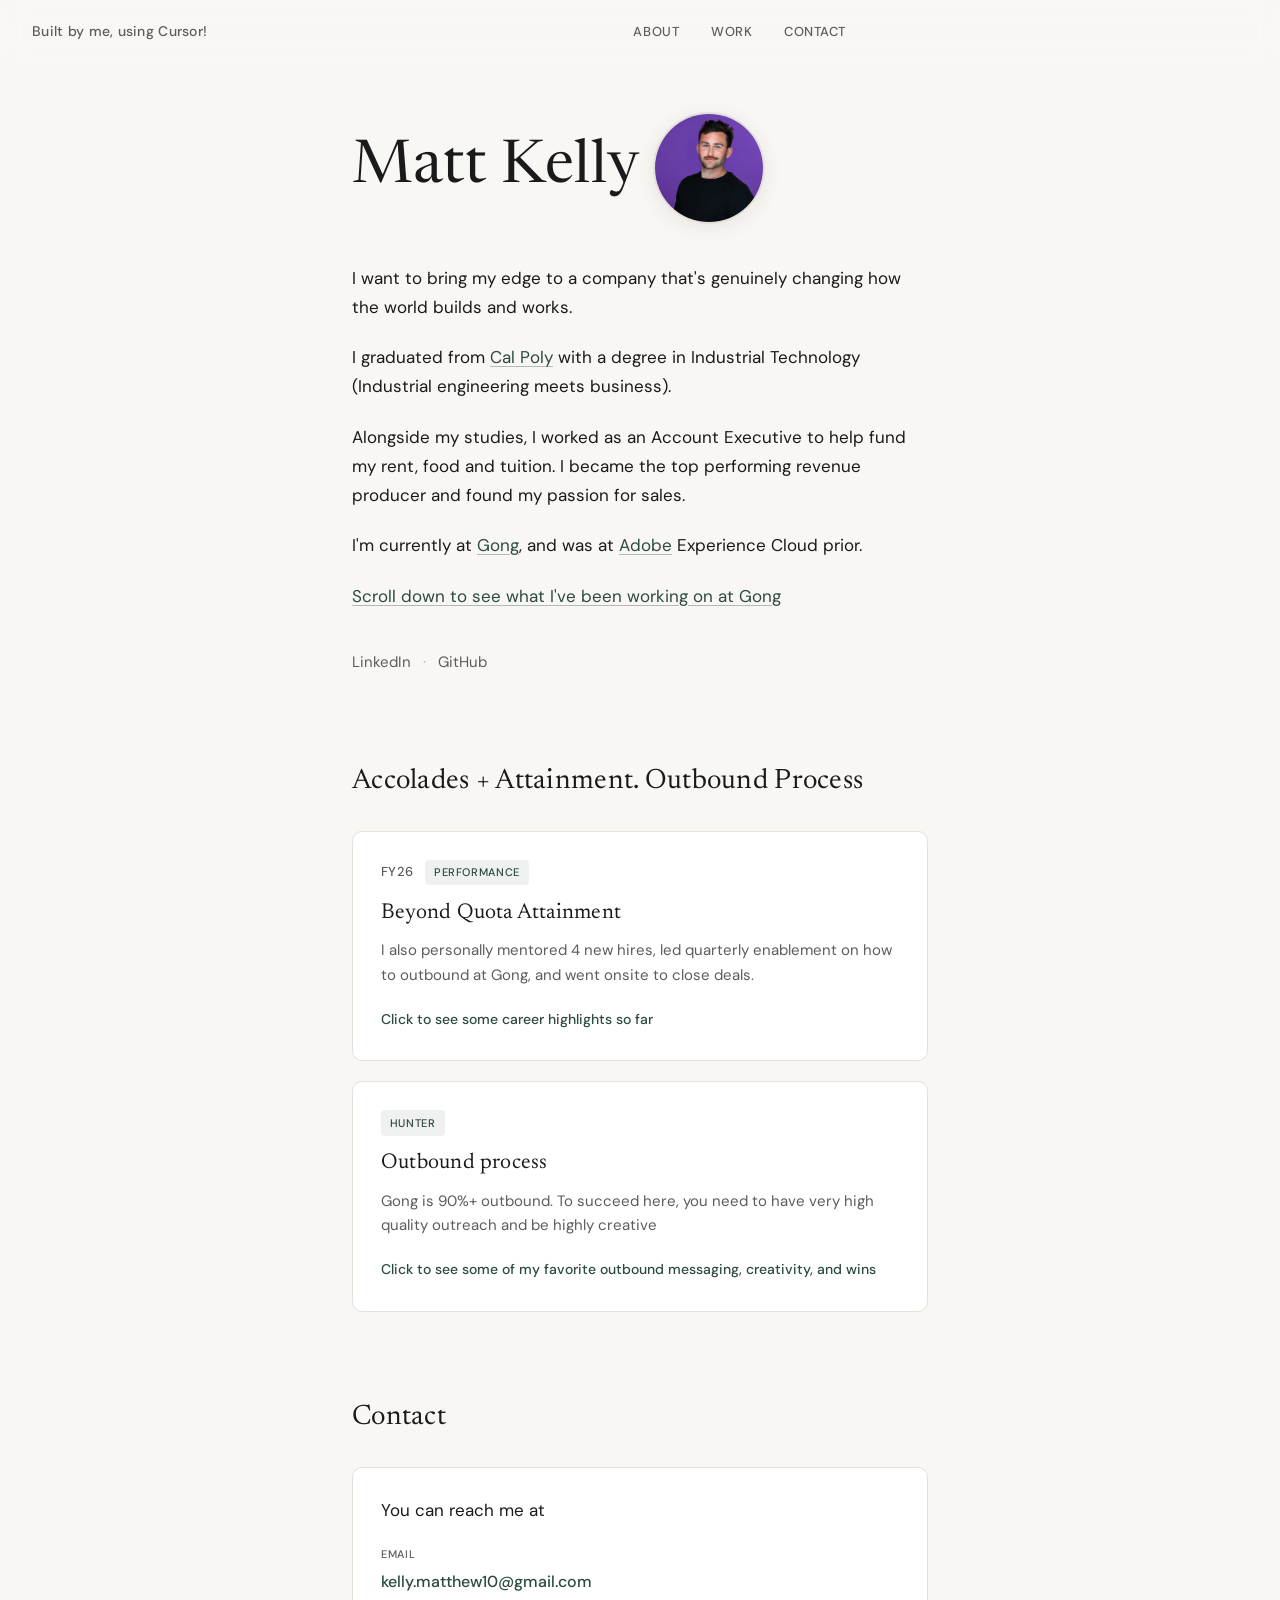
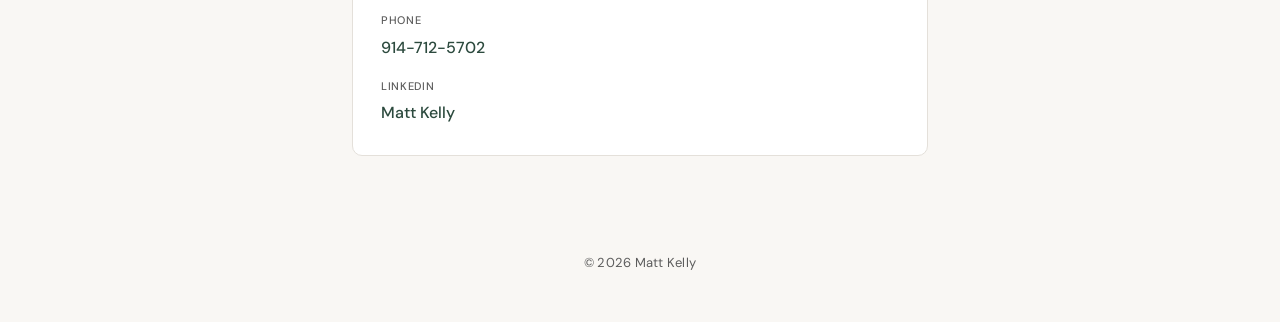
==== index.html @ f26a9246 "Initial commit: personal portfolio site. Co-authored-by: Cursor <cursoragent@cursor.com>" ====
<!DOCTYPE html>
<html lang="en">
<head>
  <meta charset="UTF-8">
  <meta name="viewport" content="width=device-width, initial-scale=1.0">
  <meta name="description" content="Personal portfolio — work, projects, and contact.">
  <title>Matt Kelly</title>
  <link rel="preconnect" href="https://fonts.googleapis.com">
  <link rel="preconnect" href="https://fonts.gstatic.com" crossorigin>
  <link href="https://fonts.googleapis.com/css2?family=DM+Sans:ital,opsz,wght@0,9..40,400;0,9..40,500;1,9..40,400&family=Newsreader:ital,opsz,wght@0,6..72,400;0,6..72,500;1,6..72,400&display=swap" rel="stylesheet">
  <link rel="stylesheet" href="style.css">
</head>
<body>

  <header class="site-header">
    <p class="site-badge">Built by me, using Cursor!</p>
    <nav class="nav" aria-label="Primary">
      <a href="#about" class="nav-link">About</a>
      <a href="#work" class="nav-link">Work</a>
      <a href="#contact" class="nav-link">Contact</a>
    </nav>
  </header>

  <main>

    <section id="about" class="section hero">
      <div class="hero-intro">
        <a
          href="https://www.linkedin.com/in/matthewkelly10/"
          class="name-button"
          target="_blank"
          rel="noopener noreferrer"
          aria-label="Visit my LinkedIn profile"
        >
          Matt Kelly
        </a>
        <img
          src="images/headshot.png"
          alt="Matt Kelly"
          class="headshot"
          width="112"
          height="112"
        >
      </div>

      <div class="prose fade-in">
        <p>
          I want to bring my edge to a company that's genuinely changing how the
          world builds and works.
        </p>
        <p>
          I graduated from
          <a href="https://www.calpoly.edu" target="_blank" rel="noopener noreferrer">Cal Poly</a>
          with a degree in Industrial Technology (Industrial engineering meets business).
        </p>
        <p>
          Alongside my studies, I worked as an Account Executive to help
          fund my rent, food and tuition. I became the top performing revenue
          producer and found my passion for sales.
        </p>
        <p>
          I'm currently at
          <a href="https://www.gong.io" target="_blank" rel="noopener noreferrer">Gong</a>, and was at
          <a href="https://www.adobe.com/" target="_blank" rel="noopener noreferrer">Adobe</a>
          Experience Cloud prior.
        </p>
          <a href="#work">
            Scroll down to see what I've been working on at Gong
          </a>
        </p>
      </div>

      <div class="social-links fade-in">
        <a href="https://www.linkedin.com/in/matthewkelly10/" target="_blank" rel="noopener noreferrer">LinkedIn</a>
        <span class="divider" aria-hidden="true">·</span>
        <a href="https://github.com/your-username" target="_blank" rel="noopener noreferrer">GitHub</a>
      </div>
    </section>

    <section id="work" class="section work">
      <h2 class="section-title fade-in">Accolades + Attainment. Outbound Process</h2>

      <div class="project-grid">

        <article class="project-card fade-in">
          <div class="project-meta">
            <span class="project-year">FY26</span>
            <span class="project-tag">Performance</span>
          </div>
          <h3 class="project-title">Beyond Quota Attainment</h3>
          <p class="project-description">
            I also personally mentored 4 new hires, led quarterly enablement on how to
            outbound at Gong, and went onsite to close deals.
          </p>
          <a href="beyond-quota.html" class="project-link">
            Click to see some career highlights so far
          </a>
        </article>

        <article class="project-card fade-in">
          <div class="project-meta">
            <span class="project-tag">Hunter</span>
          </div>
          <h3 class="project-title">Outbound process</h3>
          <p class="project-description">
            Gong is 90%+ outbound. To succeed here, you need to have very high quality
            outreach and be highly creative
          </p>
          <a href="outbound.html" class="project-link">
            Click to see some of my favorite outbound messaging, creativity, and wins
          </a>
        </article>

      </div>
    </section>

    <section id="contact" class="section contact">
      <h2 class="section-title fade-in">Contact</h2>
      <div class="contact-card fade-in">
        <p class="contact-lead">You can reach me at</p>
        <ul class="contact-list">
          <li class="contact-item">
            <span class="contact-label">Email</span>
            <a href="mailto:kelly.matthew10@gmail.com">kelly.matthew10@gmail.com</a>
          </li>
          <li class="contact-item">
            <span class="contact-label">Phone</span>
            <a href="tel:+19147125702">914-712-5702</a>
          </li>
          <li class="contact-item">
            <span class="contact-label">LinkedIn</span>
            <a href="https://www.linkedin.com/in/matthewkelly10/" target="_blank" rel="noopener noreferrer">Matt Kelly</a>
          </li>
        </ul>
      </div>
    </section>

  </main>

  <footer class="site-footer fade-in">
    <p>© <span id="year"></span> Matt Kelly</p>
  </footer>

  <script src="script.js"></script>
</body>
</html>
---- style.css ----
/* ── Reset & base ─────────────────────────────────────────────── */

*,
*::before,
*::after {
  box-sizing: border-box;
  margin: 0;
  padding: 0;
}

:root {
  --bg: #f9f7f4;
  --bg-card: #ffffff;
  --text: #1a1a1a;
  --text-muted: #5c5c5c;
  --accent: #2c4a3e;
  --accent-hover: #1e3329;
  --border: #e4e0da;
  --link-underline: rgba(44, 74, 62, 0.35);

  --font-serif: "Newsreader", Georgia, "Times New Roman", serif;
  --font-sans: "DM Sans", system-ui, -apple-system, sans-serif;

  --max-width: 640px;
  --section-gap: 5.5rem;
  --ease: cubic-bezier(0.25, 0.46, 0.45, 0.94);
}

html {
  scroll-behavior: smooth;
  -webkit-font-smoothing: antialiased;
  -moz-osx-font-smoothing: grayscale;
}

body {
  font-family: var(--font-sans);
  font-size: 1.0625rem;
  line-height: 1.7;
  color: var(--text);
  background-color: var(--bg);
  min-height: 100vh;
}

/* ── Layout ───────────────────────────────────────────────────── */

.site-header {
  position: fixed;
  top: 0;
  left: 0;
  right: 0;
  z-index: 100;
  display: flex;
  align-items: center;
  gap: 1.5rem;
  padding: 1.25rem 2rem;
  background: rgba(249, 247, 244, 0.85);
  backdrop-filter: blur(12px);
  -webkit-backdrop-filter: blur(12px);
  border-bottom: 1px solid transparent;
  transition: border-color 0.4s var(--ease);
}

.site-header.scrolled {
  border-bottom-color: var(--border);
}

.site-badge {
  font-size: 0.875rem;
  font-weight: 500;
  letter-spacing: 0.02em;
  color: var(--text-muted);
  white-space: nowrap;
  flex-shrink: 0;
}

.nav {
  display: flex;
  justify-content: center;
  flex: 1;
  gap: 2rem;
  margin: 0;
}

main {
  max-width: var(--max-width);
  margin: 0 auto;
  padding: 7rem 2rem 4rem;
}

.section {
  margin-bottom: var(--section-gap);
}

.section:last-child {
  margin-bottom: 0;
}

/* ── Navigation links ─────────────────────────────────────────── */

.nav-link {
  font-size: 0.8125rem;
  font-weight: 500;
  letter-spacing: 0.04em;
  text-transform: uppercase;
  color: var(--text-muted);
  text-decoration: none;
  transition: color 0.25s var(--ease);
}

.nav-link:hover {
  color: var(--accent);
}

/* ── Hero intro (name + headshot) ─────────────────────────────── */

.hero-intro {
  display: flex;
  align-items: center;
  justify-content: flex-start;
  gap: 0.75rem;
  margin-bottom: 2.5rem;
}

/* ── Name button (LinkedIn) ───────────────────────────────────── */

.name-button {
  display: inline-block;
  font-family: var(--font-serif);
  font-size: clamp(2.75rem, 8vw, 3.75rem);
  font-weight: 400;
  line-height: 1.15;
  color: var(--text);
  text-decoration: none;
  margin-bottom: 0;
  letter-spacing: 0.01em;
  transition:
    color 0.3s var(--ease),
    transform 0.3s var(--ease);
}

.name-button:hover {
  color: var(--accent);
  transform: translateY(-2px);
}

.name-button:focus-visible {
  outline: 2px solid var(--accent);
  outline-offset: 4px;
  border-radius: 2px;
}

.headshot {
  width: clamp(88px, 22vw, 112px);
  height: clamp(88px, 22vw, 112px);
  border-radius: 50%;
  object-fit: cover;
  flex-shrink: 0;
  border: 2px solid var(--border);
  box-shadow: 0 4px 20px rgba(26, 26, 26, 0.08);
}

/* ── Prose & inline links ─────────────────────────────────────── */

.prose p {
  margin-bottom: 1.35rem;
  color: var(--text);
}

.prose p:last-child {
  margin-bottom: 0;
}

.prose a,
.contact-text a,
.project-title a,
.project-link,
.social-links a {
  color: var(--accent);
  text-decoration: underline;
  text-decoration-color: var(--link-underline);
  text-underline-offset: 3px;
  transition:
    color 0.25s var(--ease),
    text-decoration-color 0.25s var(--ease);
}

.prose a:hover,
.contact-text a:hover,
.project-title a:hover,
.project-link:hover,
.social-links a:hover {
  color: var(--accent-hover);
  text-decoration-color: var(--accent);
}

/* ── Social links ─────────────────────────────────────────────── */

.social-links {
  margin-top: 2.5rem;
  font-size: 0.9375rem;
  color: var(--text-muted);
}

.social-links a {
  text-decoration: none;
  color: var(--text-muted);
}

.social-links a:hover {
  color: var(--accent);
}

.divider {
  margin: 0 0.5rem;
  opacity: 0.45;
}

/* ── Section titles ───────────────────────────────────────────── */

.section-title {
  font-family: var(--font-serif);
  font-size: 1.75rem;
  font-weight: 400;
  color: var(--text);
  margin-bottom: 2rem;
  line-height: 1.25;
  letter-spacing: 0.01em;
}

/* ── Project cards ────────────────────────────────────────────── */

.project-grid {
  display: flex;
  flex-direction: column;
  gap: 1.25rem;
}

.project-card {
  position: relative;
  background: var(--bg-card);
  border: 1px solid var(--border);
  border-radius: 10px;
  padding: 1.75rem;
  cursor: pointer;
  transition:
    border-color 0.35s var(--ease),
    box-shadow 0.35s var(--ease),
    transform 0.35s var(--ease);
}

.project-card:hover,
.project-card:focus-within,
.project-card.fade-in.visible:hover,
.project-card.fade-in.visible:focus-within {
  border-color: #d4cfc6;
  box-shadow: 0 8px 28px rgba(26, 26, 26, 0.08);
  transform: scale(1.02) translateY(-4px);
}

.project-meta {
  display: flex;
  align-items: center;
  gap: 0.75rem;
  margin-bottom: 0.85rem;
}

.project-year {
  font-size: 0.8125rem;
  font-weight: 500;
  color: var(--text-muted);
  letter-spacing: 0.02em;
}

.project-tag {
  font-size: 0.6875rem;
  font-weight: 500;
  text-transform: uppercase;
  letter-spacing: 0.06em;
  color: var(--accent);
  background: rgba(44, 74, 62, 0.08);
  padding: 0.2rem 0.55rem;
  border-radius: 4px;
}

.project-title {
  font-family: var(--font-serif);
  font-size: 1.35rem;
  font-weight: 400;
  line-height: 1.35;
  margin-bottom: 0.65rem;
  letter-spacing: 0.01em;
}

.project-title a {
  color: var(--text);
  text-decoration: none;
}

.project-title a:hover {
  color: var(--accent);
}

.project-description {
  font-size: 0.9375rem;
  color: var(--text-muted);
  line-height: 1.65;
  margin-bottom: 1rem;
}

.project-link {
  position: static;
  font-size: 0.875rem;
  font-weight: 500;
  text-decoration: none;
  color: var(--accent);
}

.project-link::after {
  content: "";
  position: absolute;
  inset: 0;
  z-index: 1;
  border-radius: inherit;
}

.project-link:hover,
.project-card:hover .project-link {
  text-decoration: underline;
  text-decoration-color: var(--link-underline);
}

/* ── Contact ──────────────────────────────────────────────────── */

.contact-card {
  background: var(--bg-card);
  border: 1px solid var(--border);
  border-radius: 10px;
  padding: 1.75rem;
}

.contact-lead {
  font-size: 1.0625rem;
  color: var(--text);
  margin-bottom: 1.25rem;
}

.contact-list {
  list-style: none;
  display: flex;
  flex-direction: column;
  gap: 1rem;
}

.contact-item {
  display: flex;
  flex-direction: column;
  gap: 0.25rem;
}

.contact-label {
  font-size: 0.6875rem;
  font-weight: 500;
  text-transform: uppercase;
  letter-spacing: 0.06em;
  color: var(--text-muted);
}

.contact-item a {
  font-size: 1rem;
  font-weight: 500;
  color: var(--accent);
  text-decoration: none;
  transition: color 0.25s var(--ease);
}

.contact-item a:hover {
  color: var(--accent-hover);
  text-decoration: underline;
  text-decoration-color: var(--link-underline);
  text-underline-offset: 3px;
}

.contact-text {
  font-size: 1.0625rem;
  color: var(--text);
  line-height: 1.7;
}

.email-link {
  font-weight: 500;
}

/* ── Footer ───────────────────────────────────────────────────── */

.site-footer {
  max-width: var(--max-width);
  margin: 0 auto;
  padding: 2rem 2rem 3rem;
  text-align: center;
}

.site-footer p {
  font-size: 0.8125rem;
  color: var(--text-muted);
  letter-spacing: 0.02em;
}

/* ── Scroll animations (initial state) ───────────────────────── */

.fade-in {
  opacity: 0;
  transform: translateY(18px);
  transition:
    opacity 0.7s var(--ease),
    transform 0.7s var(--ease);
}

.fade-in.visible {
  opacity: 1;
  transform: translateY(0);
}

/* Stagger children inside hero */
.hero .fade-in:nth-child(2) { transition-delay: 0.1s; }
.hero .fade-in:nth-child(3) { transition-delay: 0.2s; }

/* Stagger project cards */
.project-card.fade-in:nth-child(1) { transition-delay: 0s; }
.project-card.fade-in:nth-child(2) { transition-delay: 0.1s; }
.project-card.fade-in:nth-child(3) { transition-delay: 0.2s; }

/* ── Reduced motion ───────────────────────────────────────────── */

@media (prefers-reduced-motion: reduce) {
  html {
    scroll-behavior: auto;
  }

  .fade-in {
    opacity: 1;
    transform: none;
    transition: none;
  }

  .name-button:hover,
  .project-card:hover,
  .project-card.fade-in.visible:hover {
    transform: none;
  }
}

/* ── Responsive ───────────────────────────────────────────────── */

@media (max-width: 600px) {
  .site-header {
    flex-wrap: wrap;
    gap: 0.75rem;
    padding: 1rem 1.25rem;
  }

  .site-badge {
    font-size: 0.8125rem;
  }

  .nav {
    flex-basis: 100%;
    gap: 1.5rem;
  }

  main {
    padding: 6rem 1.25rem 3rem;
  }

  .section {
    margin-bottom: 4rem;
  }

  .project-card {
    padding: 1.35rem;
  }
}

/* ── Detail page (See more) ───────────────────────────────────── */

.detail-page {
  max-width: 720px;
}

.back-link {
  display: inline-block;
  font-size: 0.875rem;
  font-weight: 500;
  color: var(--text-muted);
  text-decoration: none;
  margin-bottom: 2.5rem;
  transition: color 0.25s var(--ease);
}

.back-link:hover {
  color: var(--accent);
}

.detail-header {
  margin-bottom: 4rem;
}

.detail-eyebrow {
  font-size: 0.8125rem;
  font-weight: 500;
  letter-spacing: 0.06em;
  text-transform: uppercase;
  color: var(--accent);
  margin-bottom: 0.75rem;
}

.detail-title {
  font-family: var(--font-serif);
  font-size: clamp(2rem, 6vw, 2.75rem);
  font-weight: 400;
  line-height: 1.2;
  letter-spacing: 0.01em;
  margin-bottom: 1rem;
}

.detail-intro {
  font-size: 1.0625rem;
  color: var(--text-muted);
  line-height: 1.7;
  max-width: 36rem;
}

.media-block {
  margin-bottom: 4rem;
}

.media-block:last-child {
  margin-bottom: 0;
}

.media-heading {
  font-family: var(--font-serif);
  font-size: 1.5rem;
  font-weight: 400;
  line-height: 1.35;
  margin-bottom: 1.25rem;
  letter-spacing: 0.01em;
}

.media-frame {
  border: 1px solid var(--border);
  border-radius: 12px;
  overflow: hidden;
  background: var(--bg-card);
  box-shadow: 0 6px 24px rgba(26, 26, 26, 0.05);
}

.media-frame--video {
  aspect-ratio: 16 / 9;
  background: #1a1a1a;
}

.media-frame--image {
  min-height: 280px;
  background: linear-gradient(145deg, #f3f0eb 0%, #ebe6df 100%);
}

.media-stack {
  display: flex;
  flex-direction: column;
  gap: 1.25rem;
}

.media-stack .media-frame--image {
  min-height: 0;
}

.media-video {
  display: block;
  width: 100%;
  height: 100%;
  object-fit: cover;
}

.media-image {
  display: block;
  width: 100%;
  height: auto;
  vertical-align: middle;
}

.media-heading-sub {
  display: block;
  margin-top: 0.35rem;
  font-size: 1.125rem;
  color: var(--text-muted);
}

.media-detail {
  font-size: 1.0625rem;
  color: var(--text-muted);
  line-height: 1.5;
  margin: -0.5rem 0 1.25rem;
}

.media-caption {
  margin-top: 0.85rem;
  font-size: 0.8125rem;
  color: var(--text-muted);
  line-height: 1.5;
}

.media-caption code {
  font-family: ui-monospace, "SF Mono", Menlo, monospace;
  font-size: 0.75rem;
  background: rgba(44, 74, 62, 0.08);
  padding: 0.1rem 0.35rem;
  border-radius: 4px;
}

/* Stagger detail page sections */
.media-block.fade-in:nth-child(3) { transition-delay: 0s; }
.media-block.fade-in:nth-child(4) { transition-delay: 0.08s; }
.media-block.fade-in:nth-child(5) { transition-delay: 0.16s; }
.media-block.fade-in:nth-child(6) { transition-delay: 0.24s; }

@media (max-width: 600px) {
  .detail-header {
    margin-bottom: 3rem;
  }

  .media-block {
    margin-bottom: 3rem;
  }
}
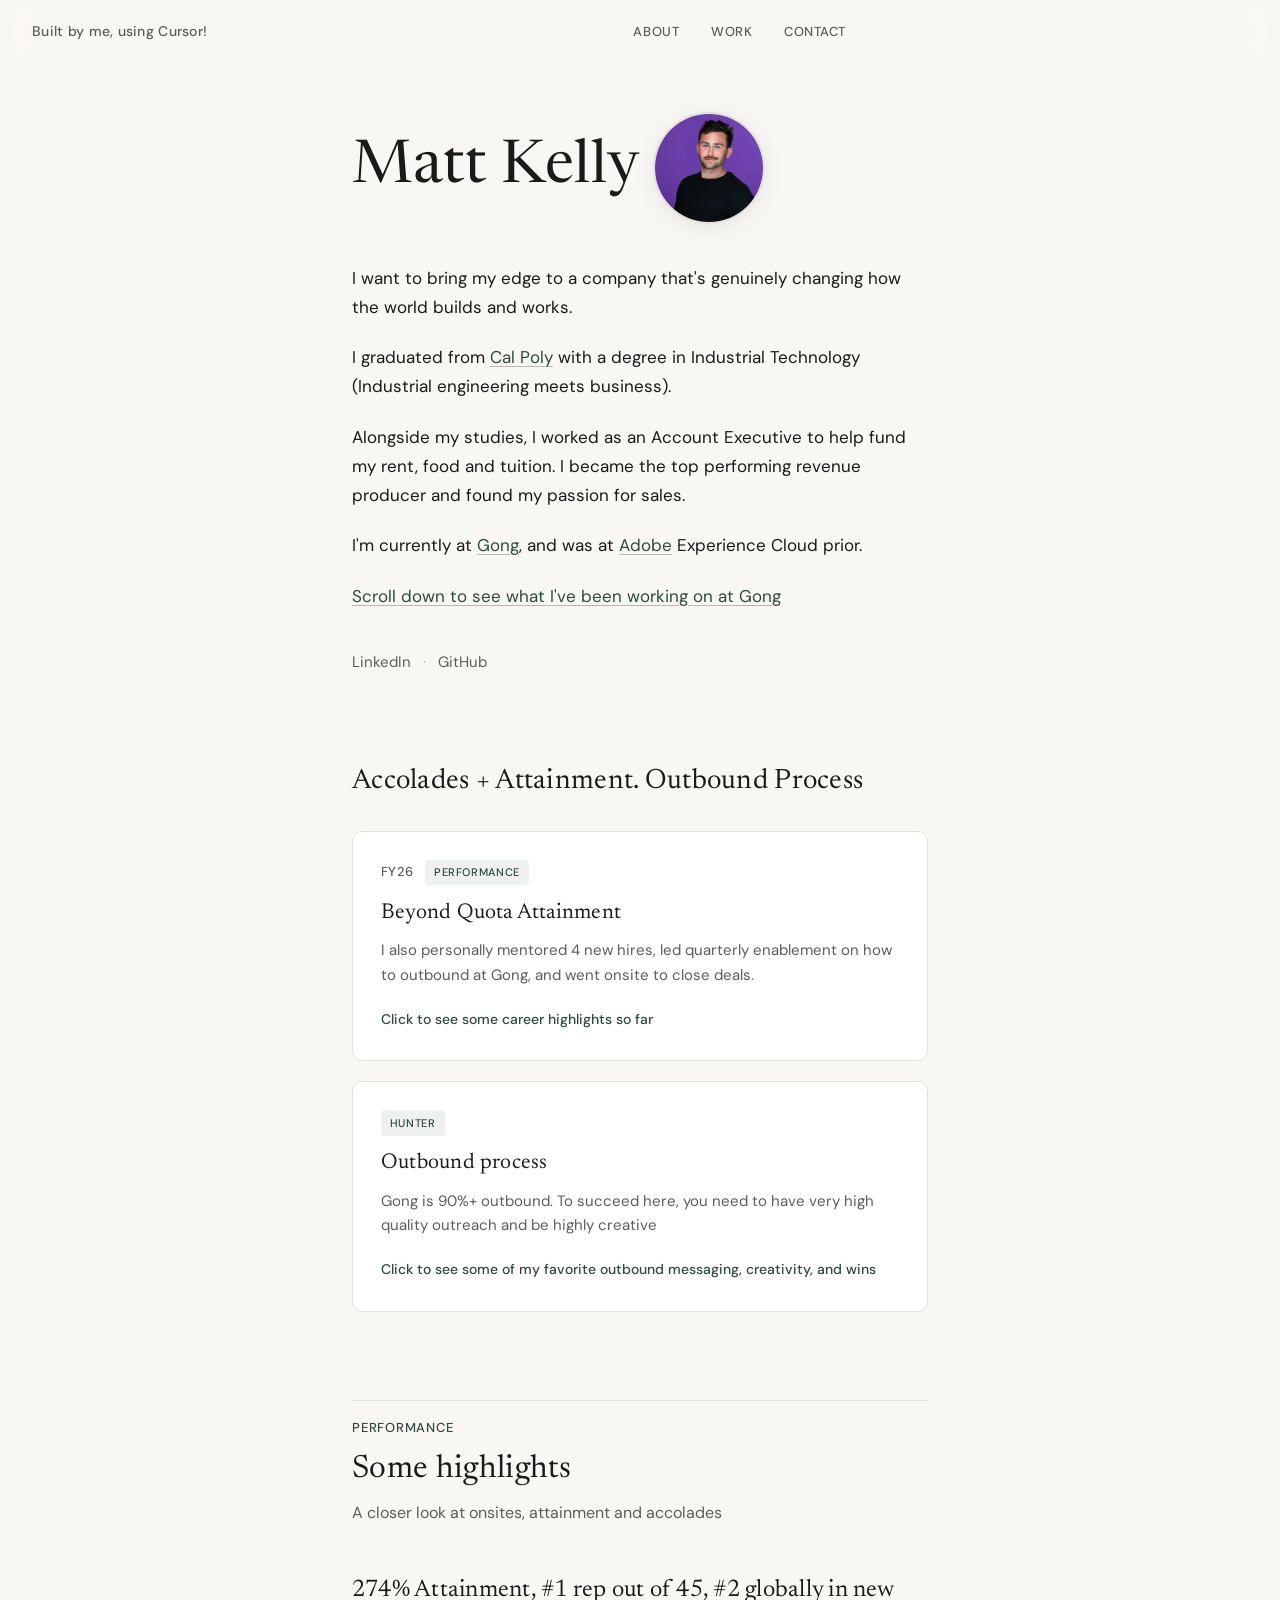
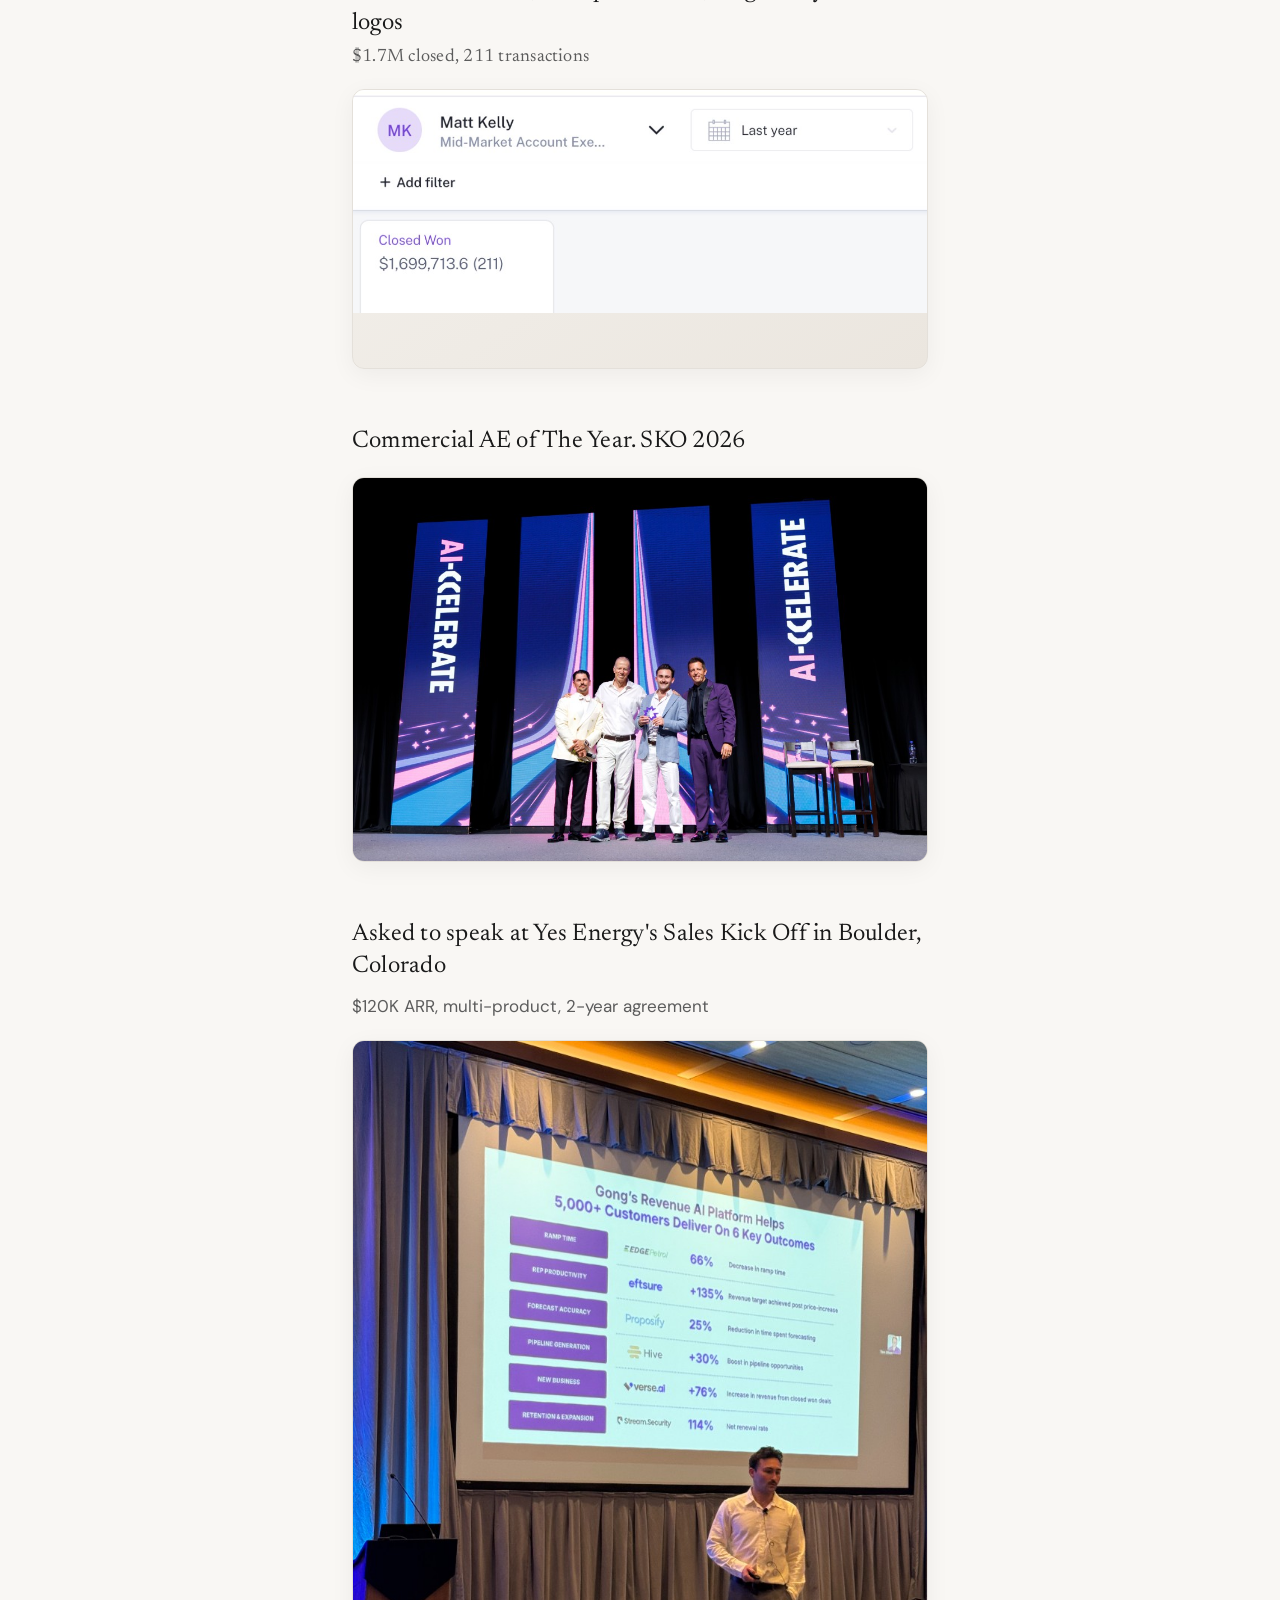
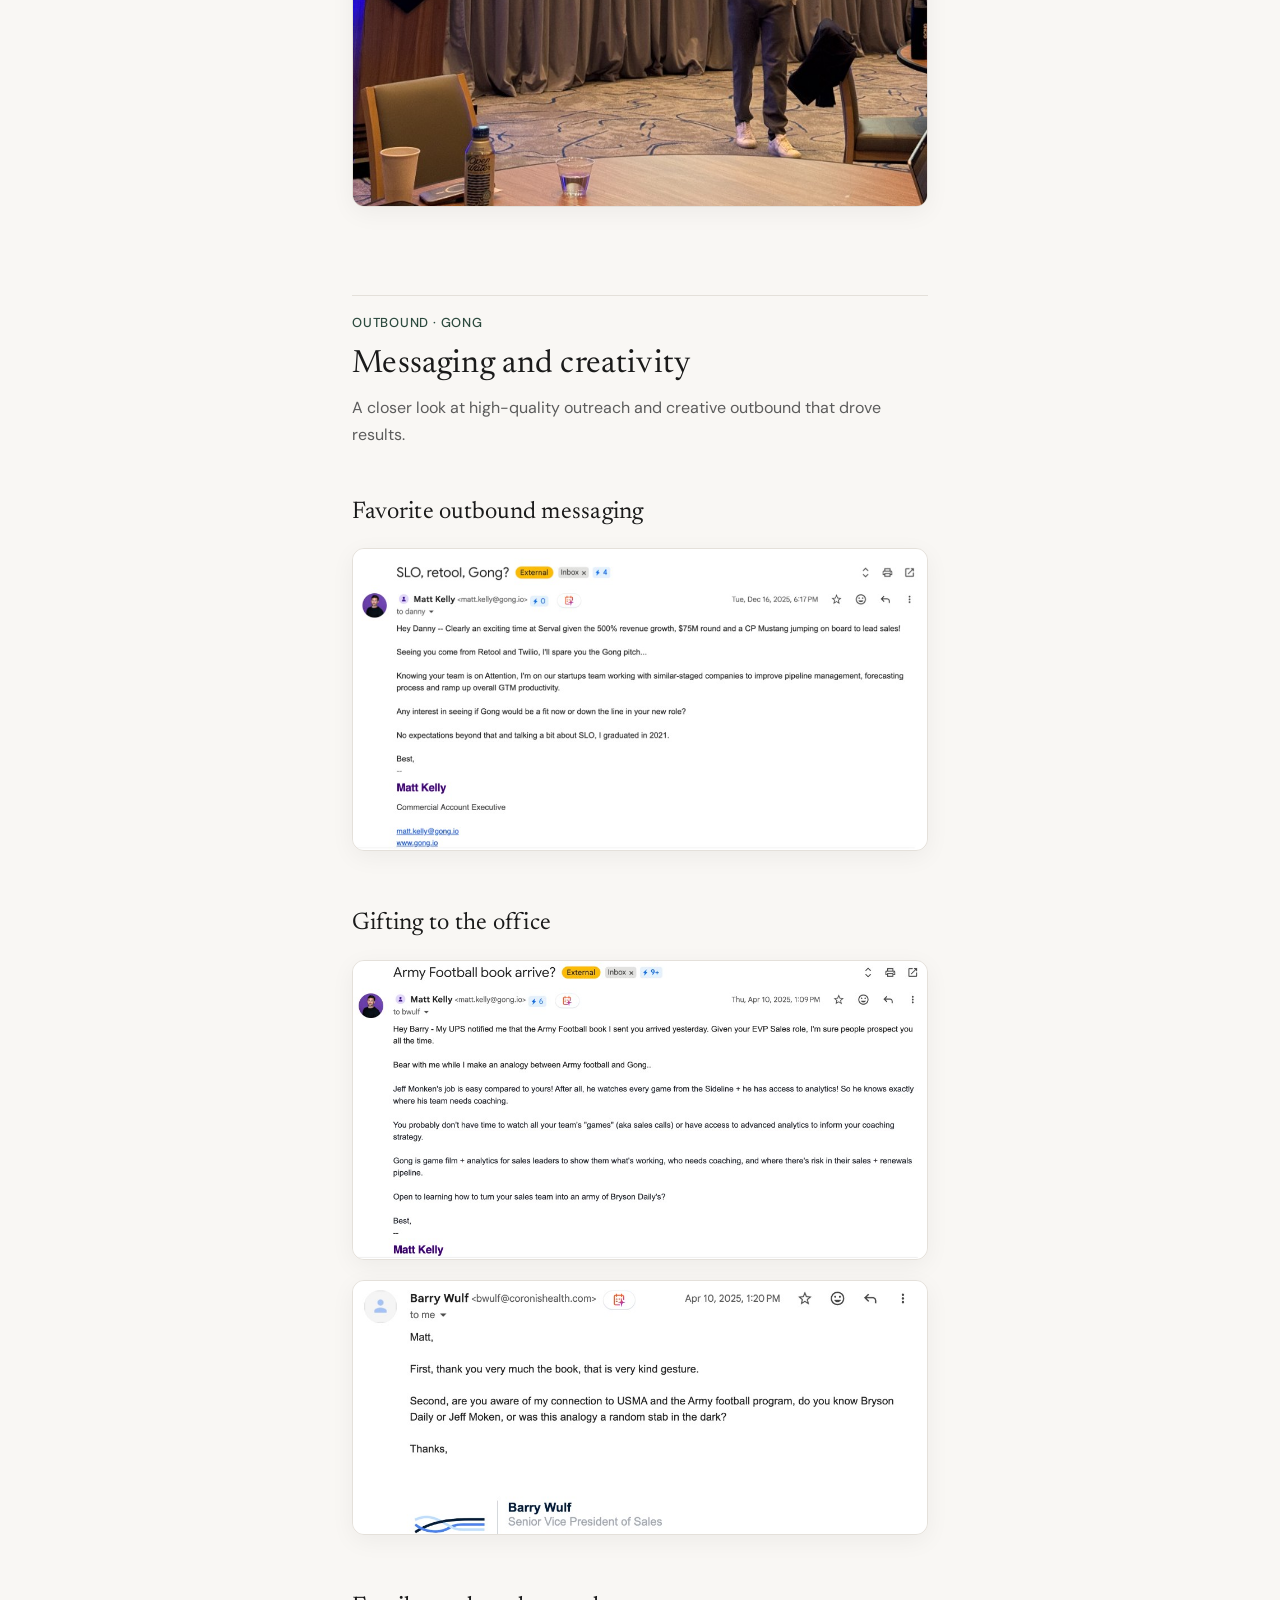
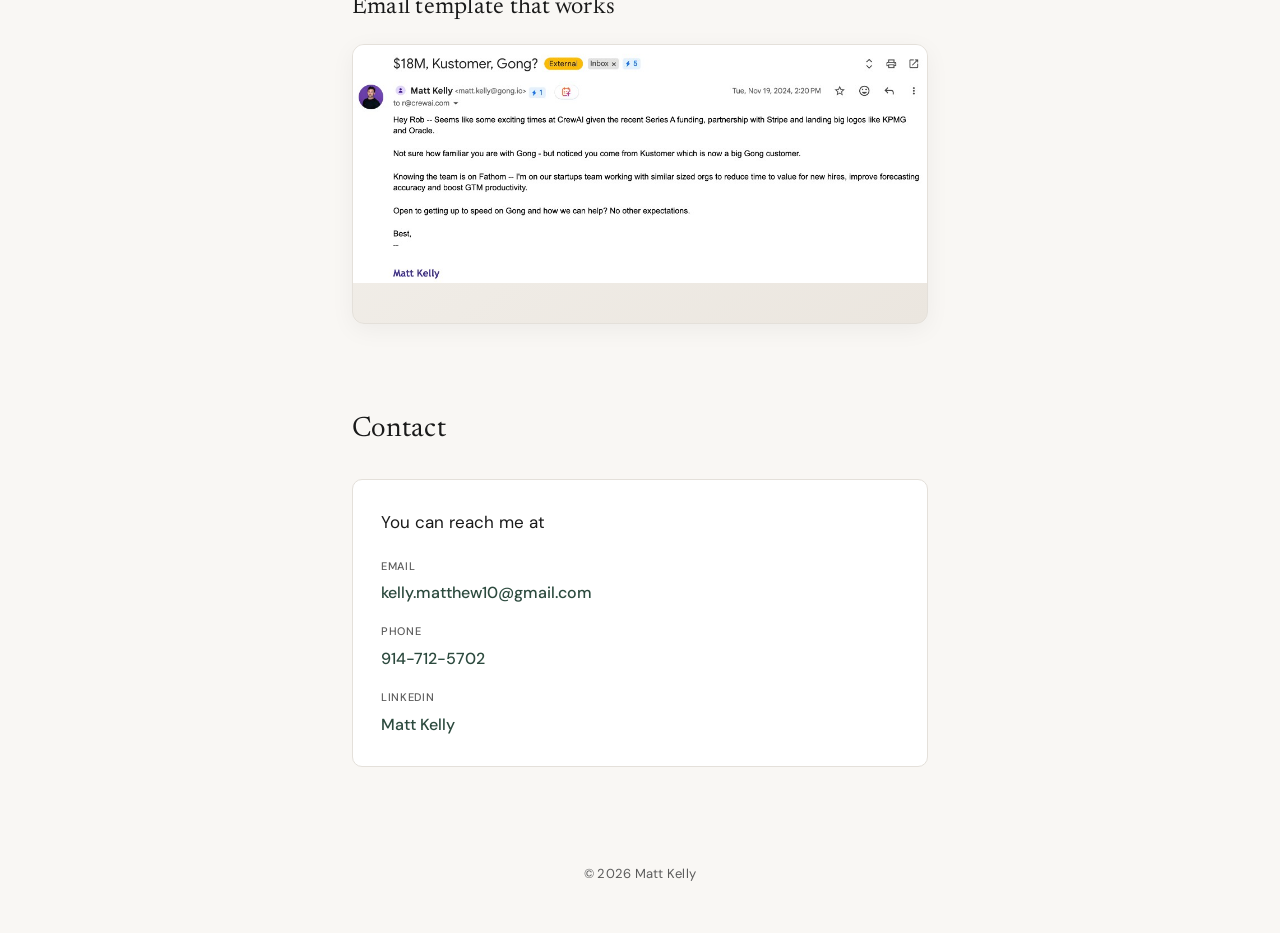
==== commit 9ec89839: "Consolidate portfolio content onto single scrollable homepage. Project cards now anchor-scroll to in" ====
--- a/index.html
+++ b/index.html
@@ -64,6 +64,7 @@
           <a href="https://www.adobe.com/" target="_blank" rel="noopener noreferrer">Adobe</a>
           Experience Cloud prior.
         </p>
+        <p>
           <a href="#work">
             Scroll down to see what I've been working on at Gong
           </a>
@@ -92,7 +93,7 @@
             I also personally mentored 4 new hires, led quarterly enablement on how to
             outbound at Gong, and went onsite to close deals.
           </p>
-          <a href="beyond-quota.html" class="project-link">
+          <a href="#performance" class="project-link">
             Click to see some career highlights so far
           </a>
         </article>
@@ -106,11 +107,110 @@
             Gong is 90%+ outbound. To succeed here, you need to have very high quality
             outreach and be highly creative
           </p>
-          <a href="outbound.html" class="project-link">
+          <a href="#outbound" class="project-link">
             Click to see some of my favorite outbound messaging, creativity, and wins
           </a>
         </article>
 
+      </div>
+    </section>
+
+    <section id="performance" class="section work-detail" aria-labelledby="performance-heading">
+      <header class="work-detail-header fade-in">
+        <p class="work-detail-eyebrow">Performance</p>
+        <h2 id="performance-heading" class="work-detail-title">Some highlights</h2>
+        <p class="work-detail-intro">
+          A closer look at onsites, attainment and accolades
+        </p>
+      </header>
+
+      <div class="media-block fade-in">
+        <h3 class="media-heading">
+          274% Attainment, #1 rep out of 45, #2 globally in new logos<br>
+          <span class="media-heading-sub">$1.7M closed, 211 transactions</span>
+        </h3>
+        <div class="media-frame media-frame--image">
+          <img
+            src="images/new-logos.png"
+            alt="Matt Kelly — #2 globally in new logos, $1,699,713.6 closed won across 211 deals"
+            class="media-image"
+          >
+        </div>
+      </div>
+
+      <div class="media-block fade-in">
+        <h3 class="media-heading">Commercial AE of The Year. SKO 2026</h3>
+        <div class="media-frame media-frame--image">
+          <img
+            src="images/sko-award.png"
+            alt="Commercial AE of the Year award at Gong SKO 2026"
+            class="media-image"
+          >
+        </div>
+      </div>
+
+      <div class="media-block fade-in">
+        <h3 class="media-heading">Asked to speak at Yes Energy's Sales Kick Off in Boulder, Colorado</h3>
+        <p class="media-detail">$120K ARR, multi-product, 2-year agreement</p>
+        <div class="media-frame media-frame--image">
+          <img
+            src="images/yes-energy-sko.png"
+            alt="Matt Kelly speaking at Yes Energy's Sales Kick Off in Boulder, Colorado"
+            class="media-image"
+          >
+        </div>
+      </div>
+    </section>
+
+    <section id="outbound" class="section work-detail" aria-labelledby="outbound-heading">
+      <header class="work-detail-header fade-in">
+        <p class="work-detail-eyebrow">Outbound · Gong</p>
+        <h2 id="outbound-heading" class="work-detail-title">Messaging and creativity</h2>
+        <p class="work-detail-intro">
+          A closer look at high-quality outreach and creative outbound that drove results.
+        </p>
+      </header>
+
+      <div class="media-block fade-in">
+        <h3 class="media-heading">Favorite outbound messaging</h3>
+        <div class="media-frame media-frame--image">
+          <img
+            src="images/outbound-messaging.png"
+            alt="Outbound email to Danny at Serval — personalized Gong outreach referencing revenue growth, Retool, and Twilio"
+            class="media-image"
+          >
+        </div>
+      </div>
+
+      <div class="media-block fade-in">
+        <h3 class="media-heading">Gifting to the office</h3>
+        <div class="media-stack">
+          <div class="media-frame media-frame--image">
+            <img
+              src="images/outbound-army-email.png"
+              alt="Outbound email to Barry — Army Football book and Gong coaching analogy"
+              class="media-image"
+            >
+          </div>
+          <div class="media-frame media-frame--image">
+            <img
+              src="images/outbound-army-reply.png"
+              alt="Reply from Barry Wulf thanking Matt for the book and asking about the USMA personalization"
+              class="media-image"
+            >
+          </div>
+        </div>
+      </div>
+
+      <div class="media-block fade-in">
+        <h3 class="media-heading">Email template that works</h3>
+        <div class="media-frame media-frame--image">
+          <img
+            src="images/outbound-creativity.png"
+            alt="Outbound email to Rob at CrewAI — personalized outreach referencing Series A, Stripe partnership, and Kustomer background"
+            class="media-image"
+          >
+        </div>
       </div>
     </section>
 
--- a/style.css
+++ b/style.css
@@ -89,6 +89,7 @@
 
 .section {
   margin-bottom: var(--section-gap);
+  scroll-margin-top: 6rem;
 }
 
 .section:last-child {
@@ -329,6 +330,56 @@
   text-decoration-color: var(--link-underline);
 }
 
+/* ── Work detail (inline proof sections) ──────────────────────── */
+
+.work-detail {
+  padding-top: 1rem;
+  border-top: 1px solid var(--border);
+}
+
+.work-detail-header {
+  margin-bottom: 3rem;
+}
+
+.work-detail-eyebrow {
+  font-size: 0.8125rem;
+  font-weight: 500;
+  letter-spacing: 0.06em;
+  text-transform: uppercase;
+  color: var(--accent);
+  margin-bottom: 0.65rem;
+}
+
+.work-detail-title {
+  font-family: var(--font-serif);
+  font-size: clamp(1.5rem, 4vw, 2rem);
+  font-weight: 400;
+  line-height: 1.2;
+  letter-spacing: 0.01em;
+  margin-bottom: 0.75rem;
+}
+
+.work-detail-intro {
+  font-size: 1rem;
+  color: var(--text-muted);
+  line-height: 1.65;
+  max-width: 36rem;
+}
+
+.work-detail .media-block {
+  margin-bottom: 3.5rem;
+}
+
+.work-detail .media-block:last-child {
+  margin-bottom: 0;
+}
+
+/* Stagger work detail media blocks */
+.work-detail .media-block.fade-in:nth-child(2) { transition-delay: 0s; }
+.work-detail .media-block.fade-in:nth-child(3) { transition-delay: 0.08s; }
+.work-detail .media-block.fade-in:nth-child(4) { transition-delay: 0.16s; }
+.work-detail .media-block.fade-in:nth-child(5) { transition-delay: 0.24s; }
+
 /* ── Contact ──────────────────────────────────────────────────── */
 
 .contact-card {
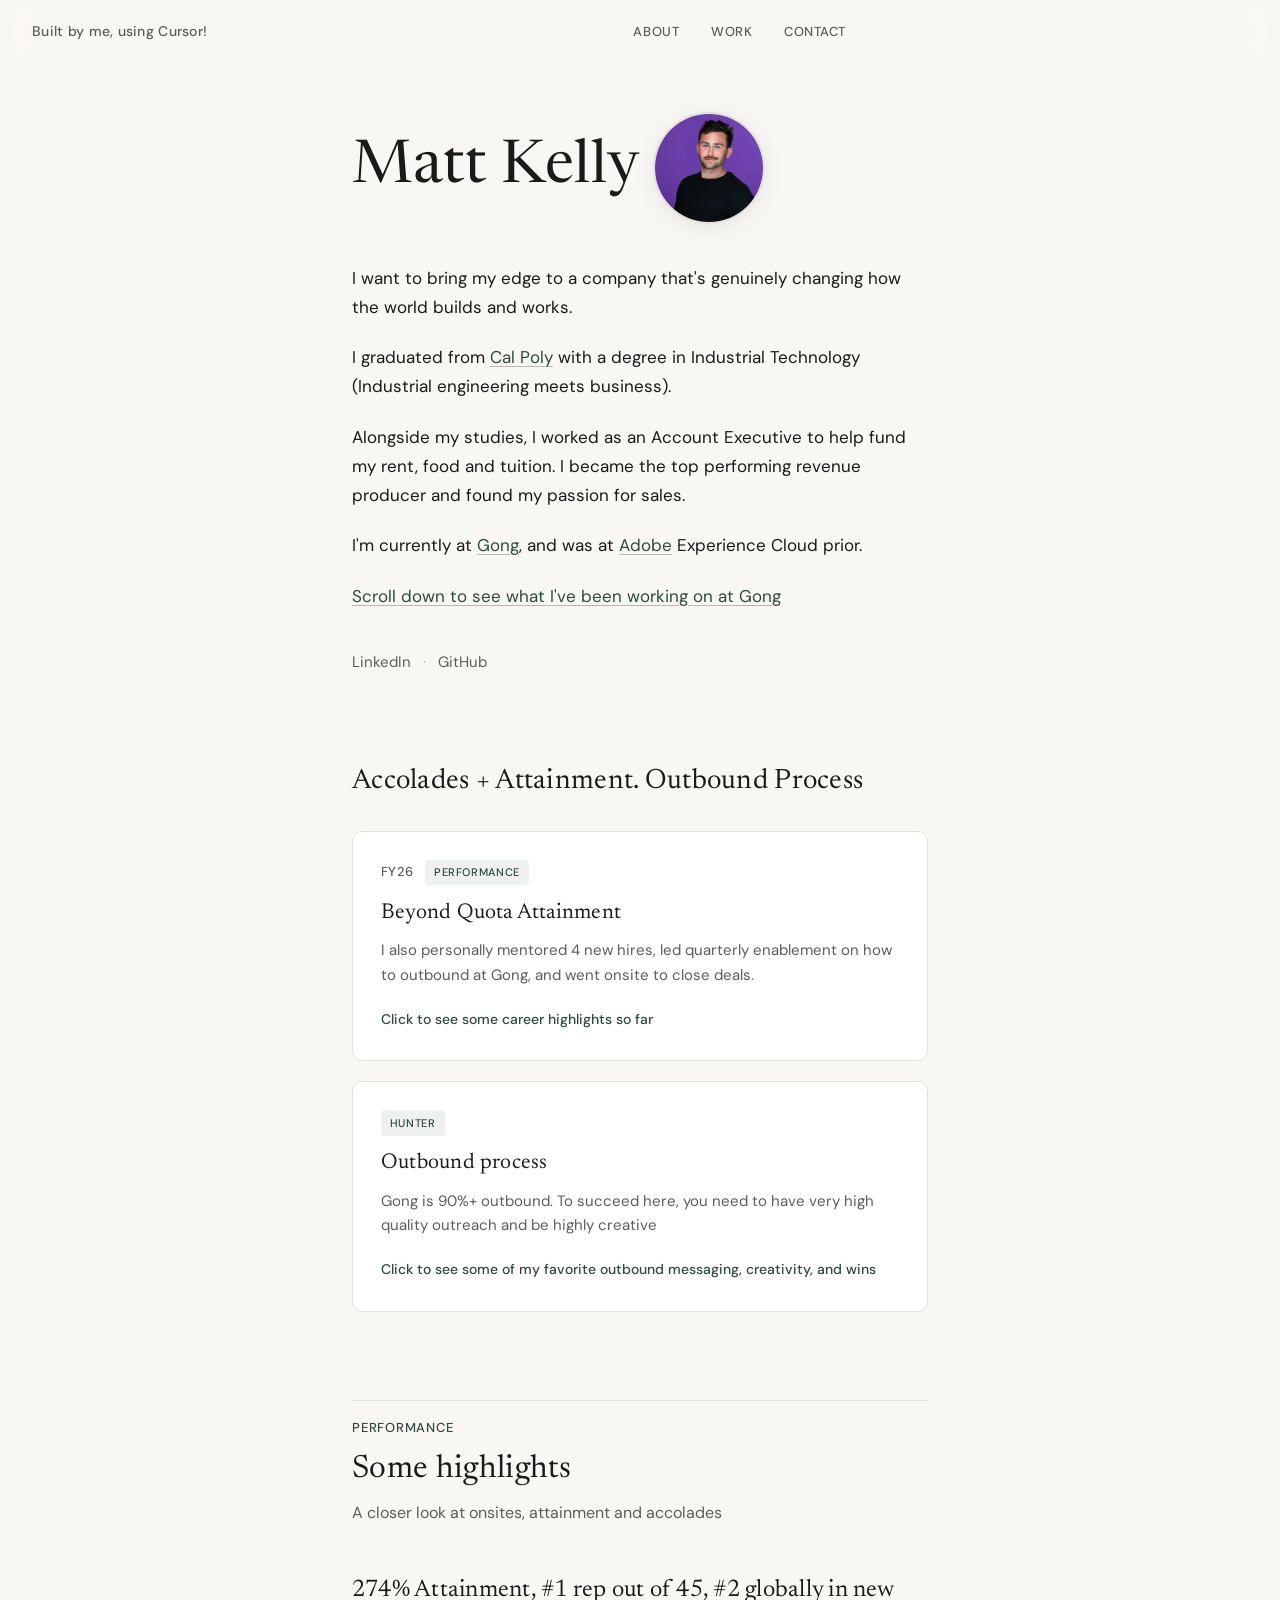
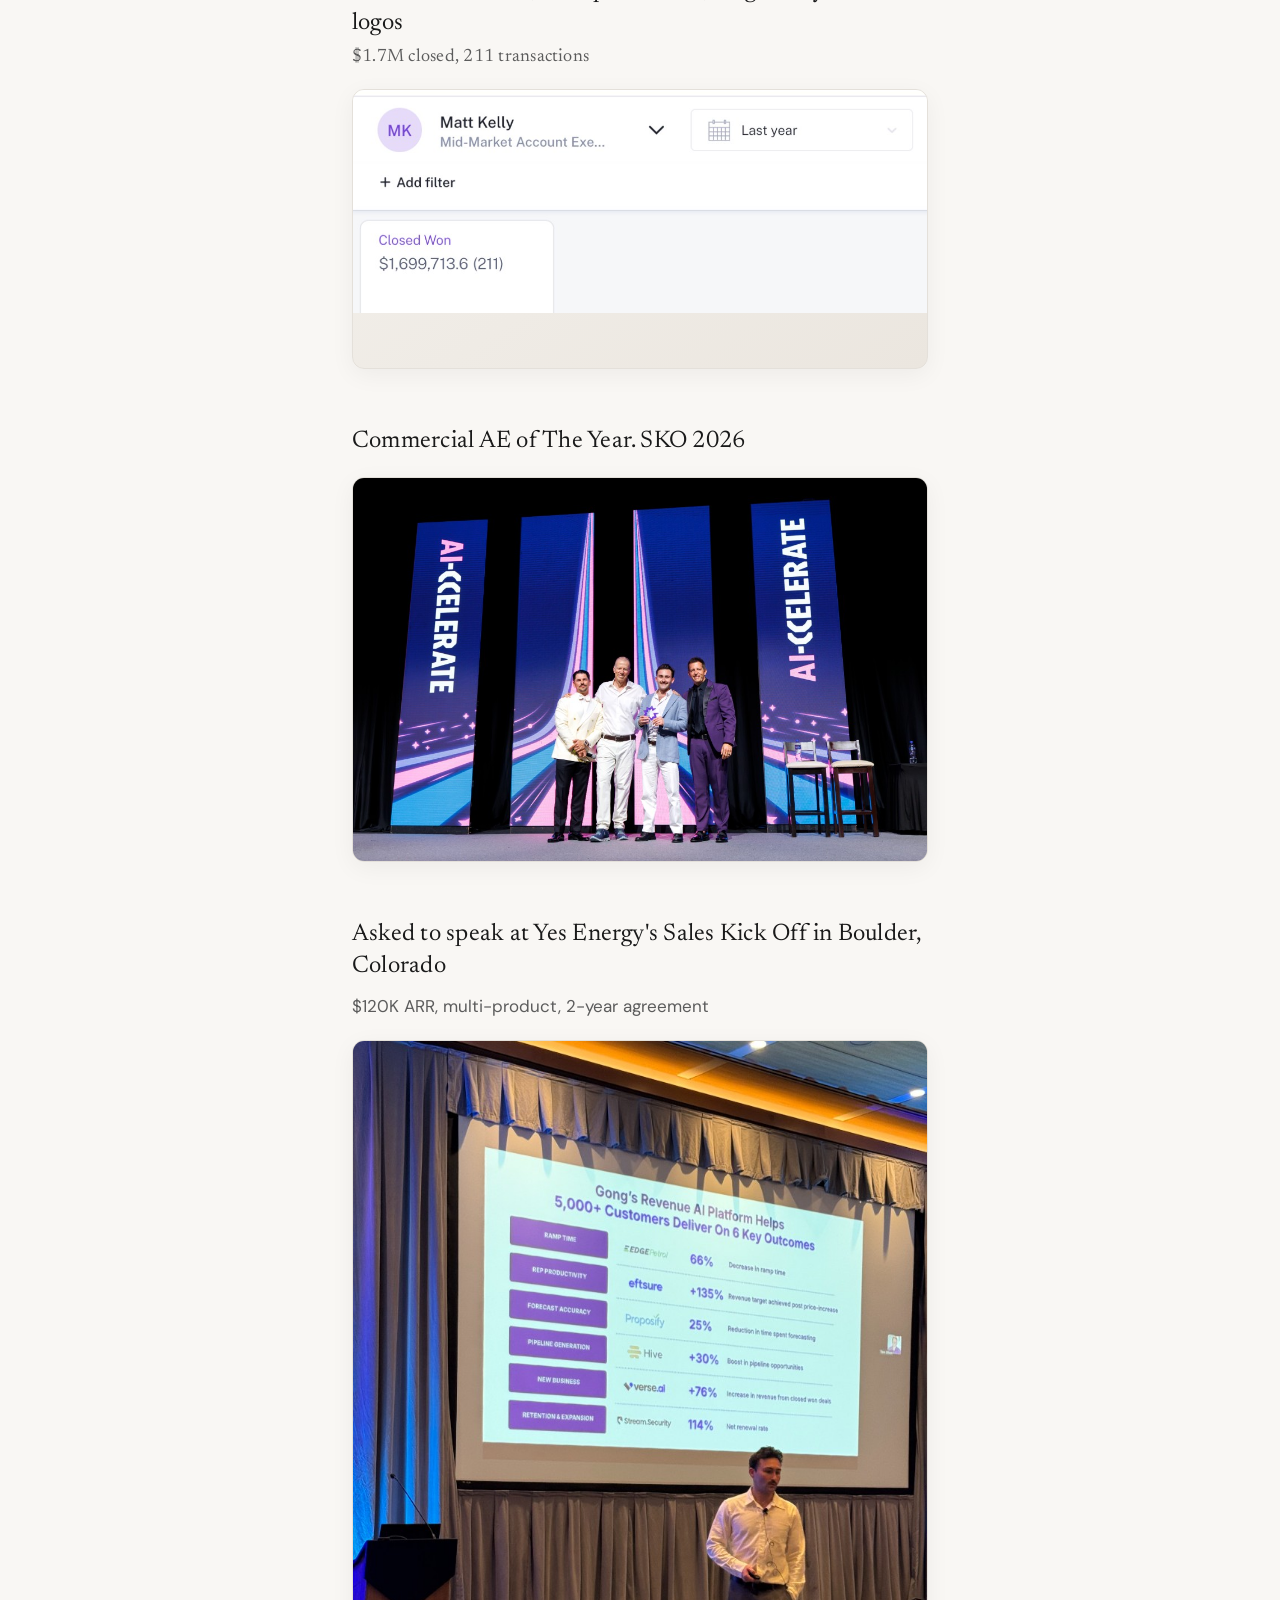
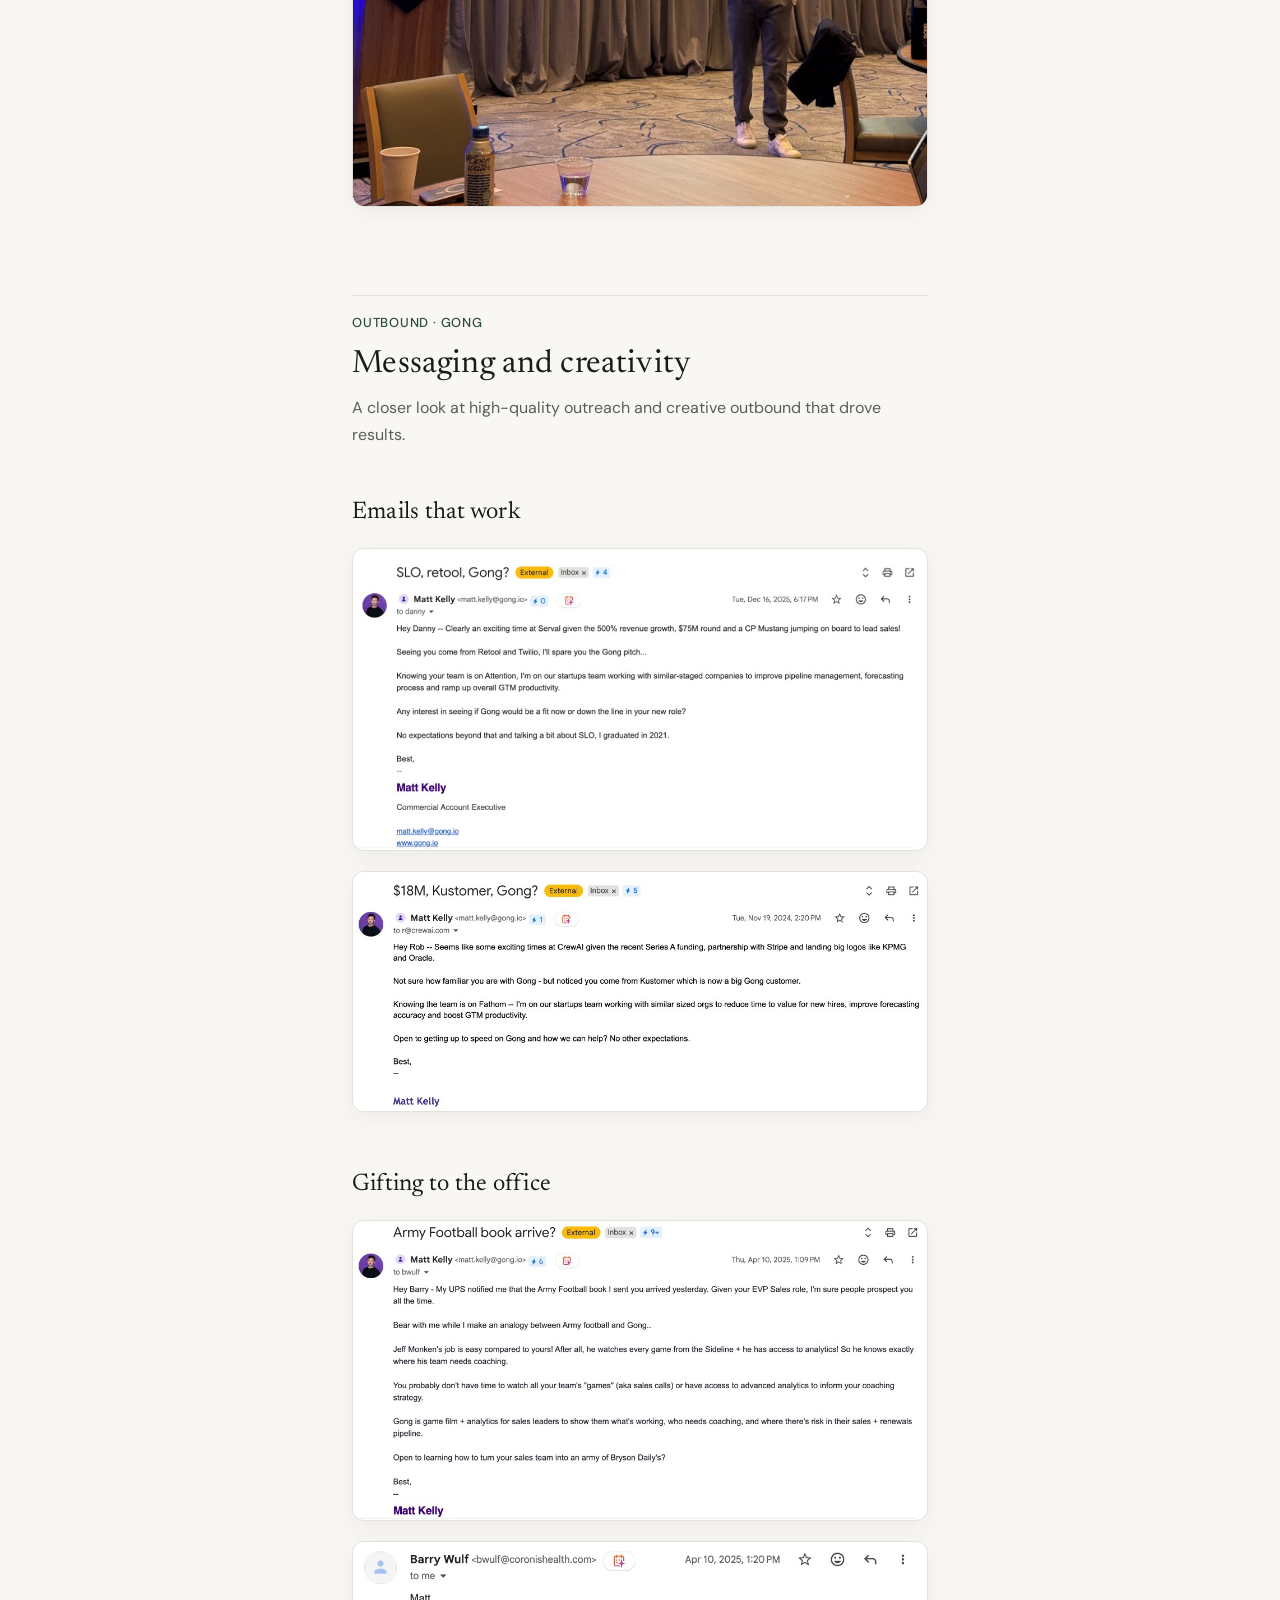
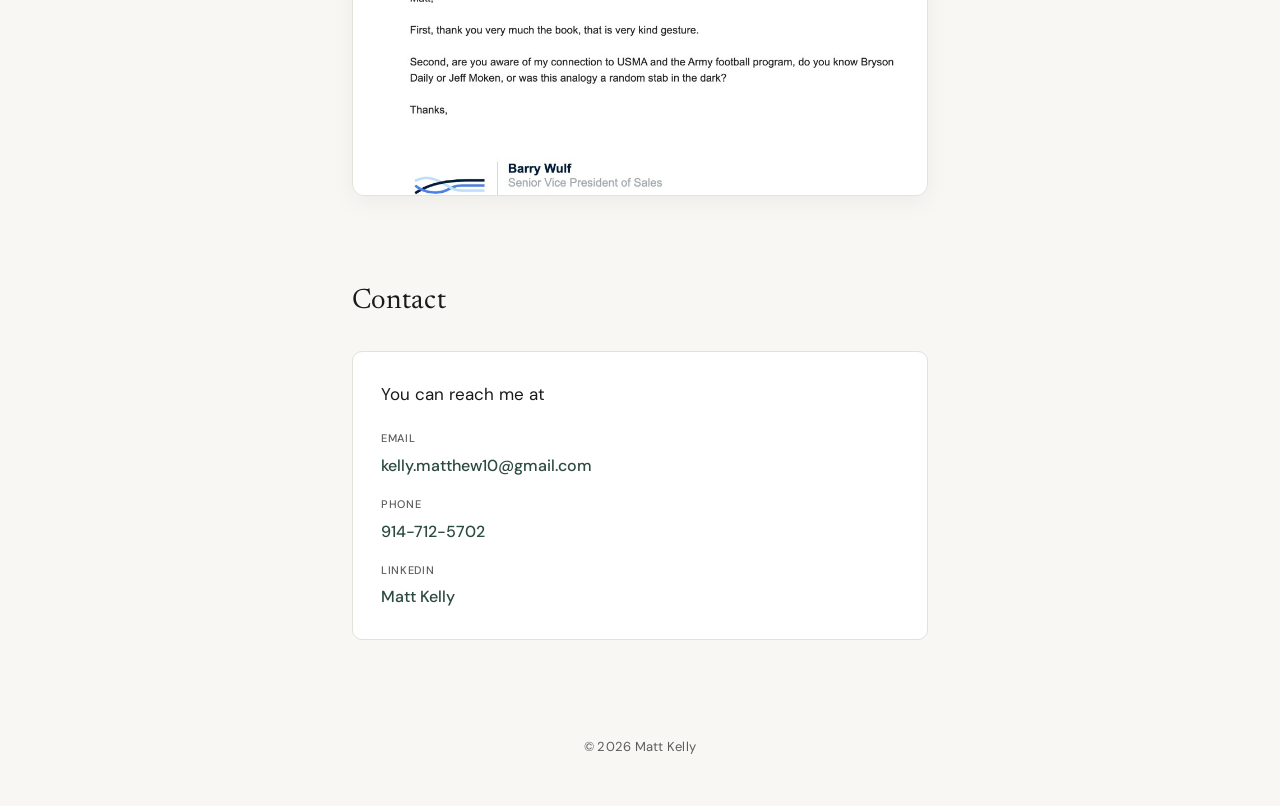
==== commit ba9c885f: "Update outbound section and link GitHub to the portfolio repo. Combine email examples under "Emails " ====
--- a/index.html
+++ b/index.html
@@ -74,7 +74,7 @@
       <div class="social-links fade-in">
         <a href="https://www.linkedin.com/in/matthewkelly10/" target="_blank" rel="noopener noreferrer">LinkedIn</a>
         <span class="divider" aria-hidden="true">·</span>
-        <a href="https://github.com/your-username" target="_blank" rel="noopener noreferrer">GitHub</a>
+        <a href="https://github.com/kellymatthew10-oss/ideal-adventure" target="_blank" rel="noopener noreferrer">GitHub</a>
       </div>
     </section>
 
@@ -172,13 +172,22 @@
       </header>
 
       <div class="media-block fade-in">
-        <h3 class="media-heading">Favorite outbound messaging</h3>
-        <div class="media-frame media-frame--image">
-          <img
-            src="images/outbound-messaging.png"
-            alt="Outbound email to Danny at Serval — personalized Gong outreach referencing revenue growth, Retool, and Twilio"
-            class="media-image"
-          >
+        <h3 class="media-heading">Emails that work</h3>
+        <div class="media-stack">
+          <div class="media-frame media-frame--image">
+            <img
+              src="images/outbound-messaging.png"
+              alt="Outbound email to Danny at Serval — personalized Gong outreach referencing revenue growth, Retool, and Twilio"
+              class="media-image"
+            >
+          </div>
+          <div class="media-frame media-frame--image">
+            <img
+              src="images/outbound-creativity.png"
+              alt="Outbound email to Rob at CrewAI — personalized outreach referencing Series A, Stripe partnership, and Kustomer background"
+              class="media-image"
+            >
+          </div>
         </div>
       </div>
 
@@ -199,17 +208,6 @@
               class="media-image"
             >
           </div>
-        </div>
-      </div>
-
-      <div class="media-block fade-in">
-        <h3 class="media-heading">Email template that works</h3>
-        <div class="media-frame media-frame--image">
-          <img
-            src="images/outbound-creativity.png"
-            alt="Outbound email to Rob at CrewAI — personalized outreach referencing Series A, Stripe partnership, and Kustomer background"
-            class="media-image"
-          >
         </div>
       </div>
     </section>
